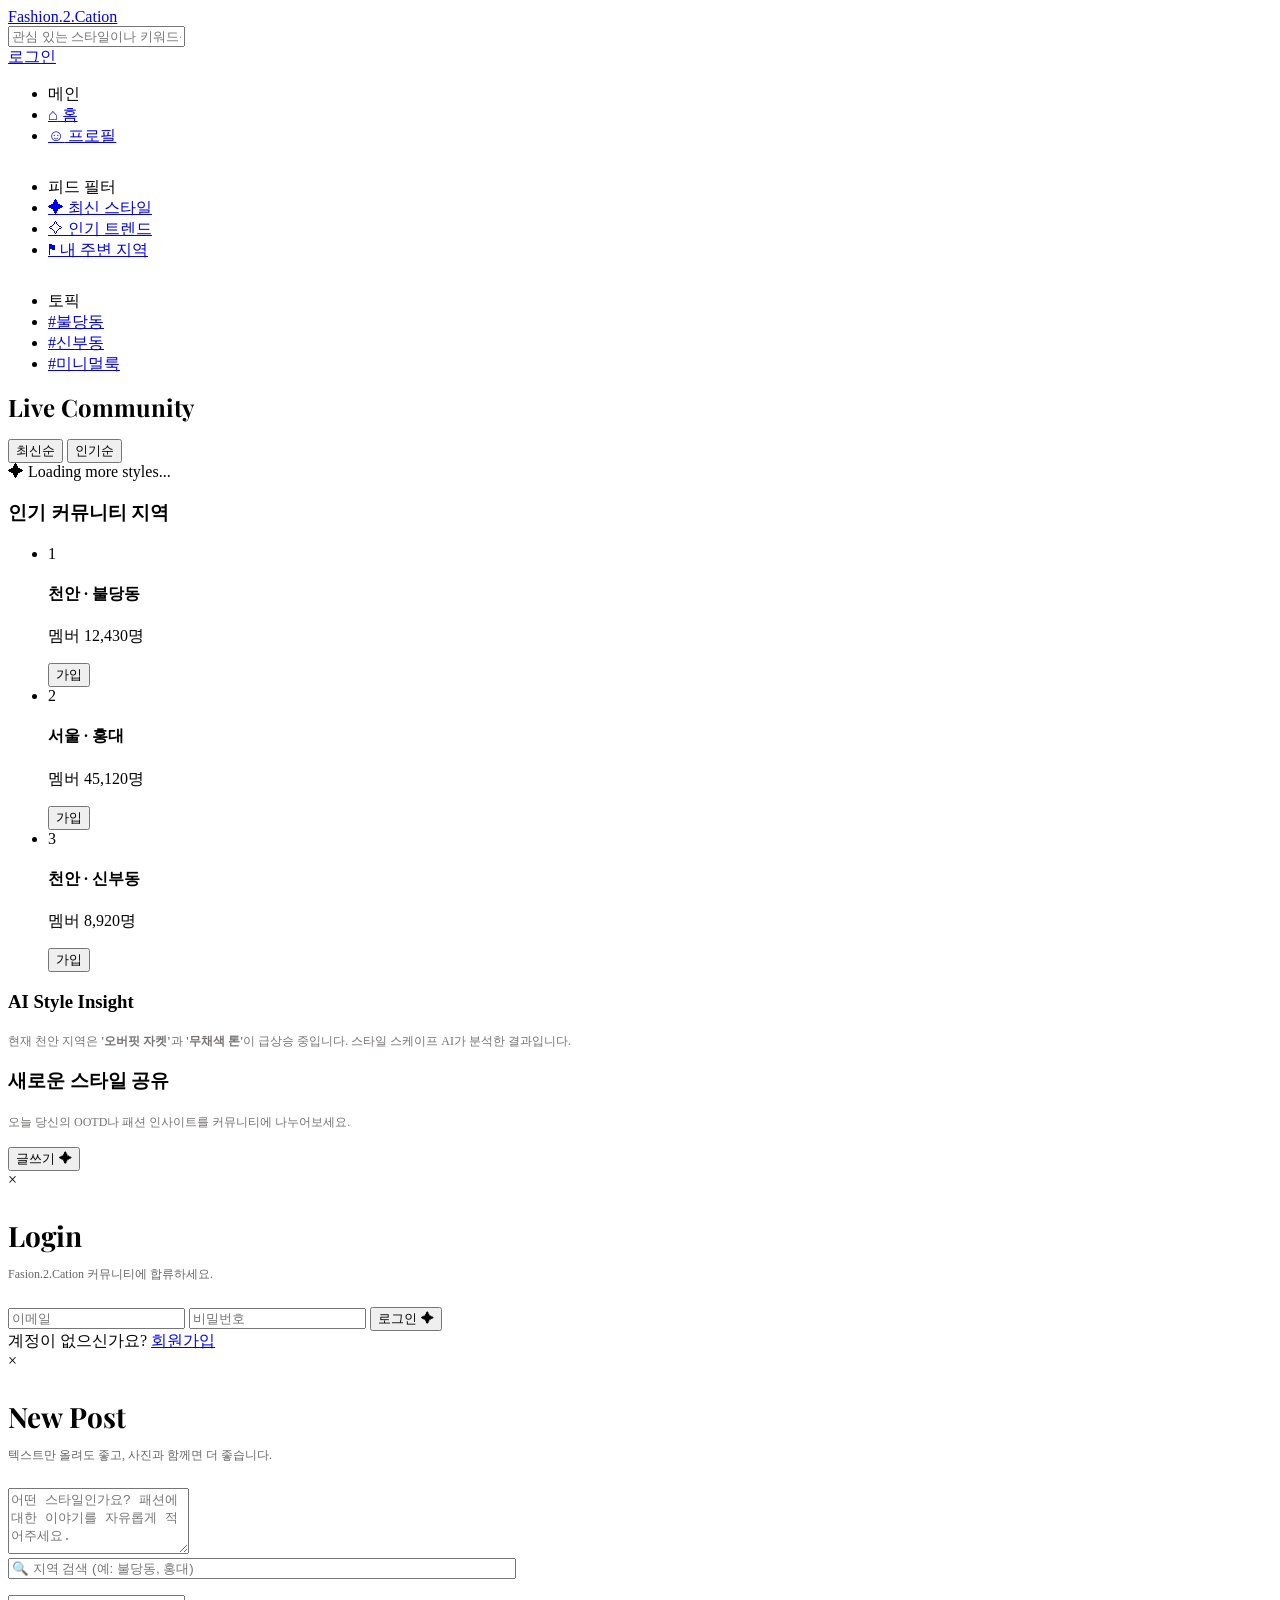
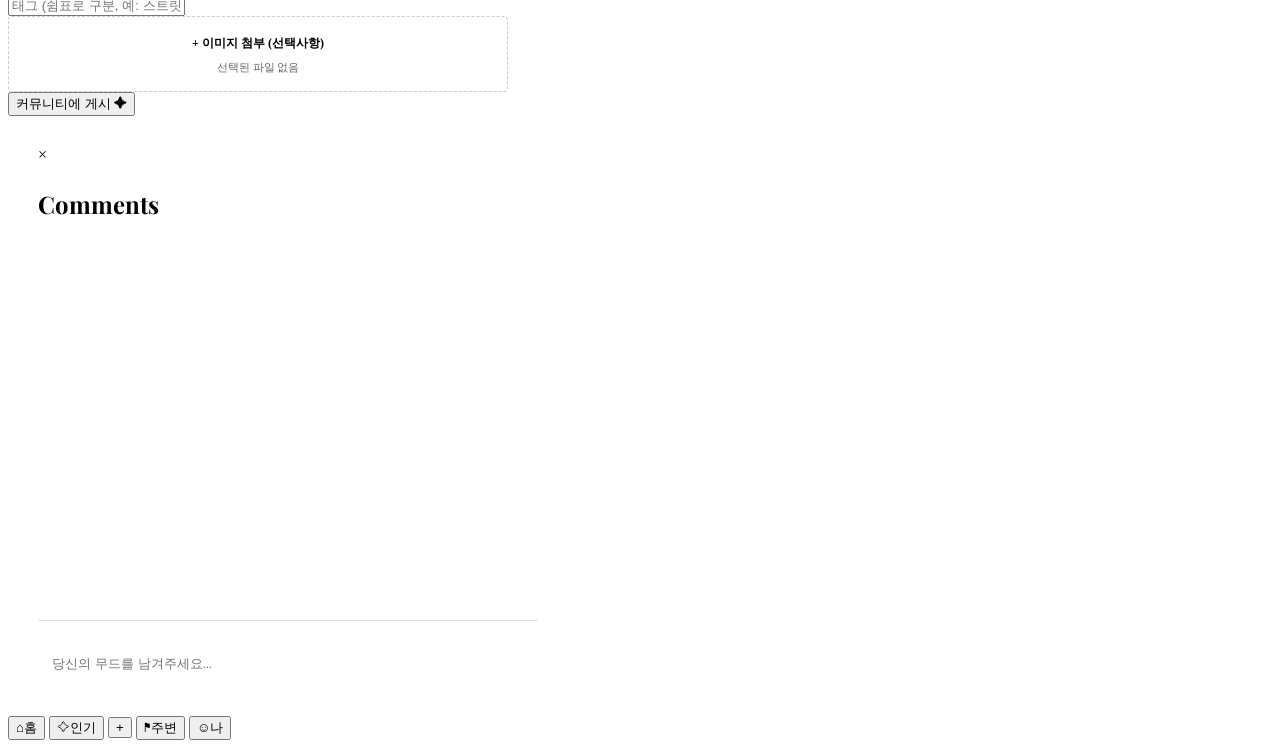
==== frontend/Community/Community.html @ 5924b6a6 "홈페이지 이름 변경" ====
<!DOCTYPE html>
<html lang="ko">
<head>
  <meta charset="UTF-8">
  <meta name="viewport" content="width=device-width, initial-scale=1.0">
  <title>Fashion.2.Cation Community</title>
  <link rel="preconnect" href="https://fonts.googleapis.com">
  <link href="https://fonts.googleapis.com/css2?family=Playfair+Display:ital,wght@0,400;0,700;1,400&family=DM+Sans:wght@300;400;500&family=Noto+Serif+KR:wght@300;400;600&display=swap" rel="stylesheet">
  <link rel="stylesheet" href="Community_styles.css">
</head>
<body>

  <div class="cursor" id="cursor"></div>
  <div class="cursor-follower" id="cursorFollower"></div>

  <nav class="top-nav">
    <div class="nav-left">
      <a href="../index.html" class="nav-logo">Fashion.2.Cation</a>
    </div>
    <div class="nav-center">
        <div class="search-bar">
            <input type="text" id="feedSearchInput" placeholder="관심 있는 스타일이나 키워드를 검색해보세요 (예: 오버핏, 스트릿)">
        </div>
    </div>
    <div class="nav-right">
      <a href="#" id="navLoginBtn" class="btn-login">로그인</a>
    </div>
  </nav>

  <div class="community-layout" id="communityLayout">
    
    <aside class="left-sidebar">
        <ul class="sidebar-menu">
            <li class="menu-title">메인</li>
            <li><a href="#" id="menu-home" class="active"><span>⌂</span> 홈</a></li>
            <li><a href="#" id="menu-profile"><span>☺</span> 프로필</a></li>
            
            <li class="menu-title" style="margin-top: 30px;">피드 필터</li>
            <li><a href="#" id="side-filter-latest"><span>✦</span> 최신 스타일</a></li>
            <li><a href="#" id="side-filter-popular"><span>⟡</span> 인기 트렌드</a></li>
            <li><a href="#" id="side-filter-nearby"><span>⚑</span> 내 주변 지역</a></li>
            
            <li class="menu-title" style="margin-top: 30px;">토픽</li>
            <li><a href="#" class="topic-tag">#불당동</a></li>
            <li><a href="#" class="topic-tag">#신부동</a></li>
            <li><a href="#" class="topic-tag">#미니멀룩</a></li>
        </ul>
    </aside>

    <main class="center-feed">
      
        <div id="view-home">
            <div class="feed-header">
                <h1 style="font-family: 'Playfair Display', serif; font-size: 24px; color: var(--warm-black);">Live Community</h1>
                <div class="feed-filters">
                <button id="head-sort-latest" class="active">최신순</button>
                <button id="head-sort-popular">인기순</button>
                </div>
            </div>

        <div id="feed-container"></div>
        <div id="loading-indicator" class="loading-indicator">
          <span>✦</span> Loading more styles...
        </div>
      </div>

      <div id="view-profile" style="display: none;">
        <div class="profile-header">
          <div class="profile-avatar">
            <img src="https://images.unsplash.com/photo-1515886657613-9f3515b0c78f?ixlib=rb-4.0.3&auto=format&fit=crop&w=300&q=80" alt="Profile">
          </div>
          <div class="profile-info">
            <div class="profile-username">
              <span id="profile-nickname-display">Style_Creator</span> 
              <span class="settings-icon">⚙</span>
            </div>
            <div class="profile-name">패션 디렉터</div>
            <ul class="profile-stats">
              <li>게시물 <strong id="profile-post-count">0</strong></li>
              <li>팔로워 <strong>264</strong></li>
              <li>팔로우 <strong>361</strong></li>
            </ul>
            <div class="profile-bio">🔗 blog.Fashion2Cation.com/creator</div>
            <div class="profile-actions">
              <button class="btn-profile-action">프로필 편집</button>
              <button class="btn-profile-action">보관된 스토리 보기</button>
            </div>
          </div>
        </div>

        <div class="profile-highlights">
          <div class="highlight-item">
            <div class="highlight-circle"></div><span>OOTD</span>
          </div>
          <div class="highlight-item">
            <div class="highlight-circle"></div><span>Cafe</span>
          </div>
          <div class="highlight-item">
            <div class="highlight-circle" style="display:flex; align-items:center; justify-content:center; font-size: 24px; color: var(--rust);">+</div><span>신규</span>
          </div>
        </div>

        <div class="profile-tabs">
          <div class="tab active"><span>▤</span> 게시물</div>
          <div class="tab"><span>⚑</span> 저장됨</div>
          <div class="tab"><span>☺</span> 태그됨</div>
        </div>

        <div class="profile-grid" id="profile-grid-container"></div>
      </div>
    </main>

    <aside class="right-sidebar">
      <div class="widget">
        <h3 class="widget-title">인기 커뮤니티 지역</h3>
        <ul class="trending-list">
          <li>
            <div class="trend-info"><span class="trend-rank">1</span><div class="trend-details"><h4>천안 · 불당동</h4><p>멤버 12,430명</p></div></div>
            <button class="btn-join">가입</button>
          </li>
          <li>
            <div class="trend-info"><span class="trend-rank">2</span><div class="trend-details"><h4>서울 · 홍대</h4><p>멤버 45,120명</p></div></div>
            <button class="btn-join">가입</button>
          </li>
          <li>
            <div class="trend-info"><span class="trend-rank">3</span><div class="trend-details"><h4>천안 · 신부동</h4><p>멤버 8,920명</p></div></div>
            <button class="btn-join">가입</button>
          </li>
        </ul>
      </div>

      <div class="widget ai-widget">
        <h3 class="widget-title">AI Style Insight</h3>
        <p style="font-size: 12px; color: rgba(26,22,18,0.6); line-height: 1.5;">현재 천안 지역은 <strong>'오버핏 자켓'</strong>과 <strong>'무채색 톤'</strong>이 급상승 중입니다. 스타일 스케이프 AI가 분석한 결과입니다.</p>
      </div>

      <div class="widget write-widget" style="border-color: var(--rust); background: var(--off-white);">
        <h3 class="widget-title" style="color: var(--rust);">새로운 스타일 공유</h3>
        <p style="font-size: 12px; color: rgba(26,22,18,0.6); margin-bottom: 16px; line-height: 1.5;">오늘 당신의 OOTD나 패션 인사이트를 커뮤니티에 나누어보세요.</p>
        <button id="openPostModalBtn" class="btn-write">글쓰기 ✦</button>
      </div>
    </aside>
  </div>

  <div class="modal-overlay" id="authModal">
    <div class="auth-modal-content">
      <span class="modal-close" id="closeAuthModal">&times;</span>
      <h3 id="authTitle" style="font-family: 'Playfair Display'; font-size: 28px; margin-bottom: 10px; color: var(--warm-black);">Login</h3>
      <p id="authDesc" style="font-size: 12px; color: #666; margin-bottom: 24px;">Fasion.2.Cation 커뮤니티에 합류하세요.</p>
      
      <form class="auth-form" id="authForm">
        <input type="text" id="authNickname" placeholder="닉네임" style="display: none;">
        <input type="email" id="authEmail" placeholder="이메일" required>
        <input type="password" id="authPassword" placeholder="비밀번호" required>
        <button type="submit" id="authSubmitBtn">로그인 ✦</button>
      </form>
      
      <div class="auth-toggle">
        <span id="authToggleText">계정이 없으신가요? </span>
        <a href="#" id="authToggleBtn">회원가입</a>
      </div>
    </div>
  </div>

  <div class="modal-overlay" id="postModal">
    <div class="auth-modal-content" style="max-width: 500px;">
      <span class="modal-close" id="closePostModal">&times;</span>
      <h3 style="font-family: 'Playfair Display'; font-size: 28px; margin-bottom: 10px; color: var(--warm-black);">New Post</h3>
      <p style="font-size: 12px; color: #666; margin-bottom: 24px;">텍스트만 올려도 좋고, 사진과 함께면 더 좋습니다.</p>
      
      <form class="auth-form" id="postForm">
        <textarea id="postContent" rows="4" placeholder="어떤 스타일인가요? 패션에 대한 이야기를 자유롭게 적어주세요." required></textarea>
        
        <div class="form-group" style="position: relative;">
          <input type="text" id="locationSearchInput" placeholder="🔍 지역 검색 (예: 불당동, 홍대)" autocomplete="off" required style="width: 100%;">
          
          <input type="hidden" id="postLocation" required>
          
          <ul id="locationDropdown" class="location-dropdown"></ul>
        </div>
        <input type="text" id="postTags" placeholder="태그 (쉼표로 구분, 예: 스트릿,오버핏)">
        
        <div style="border: 1px dashed rgba(0,0,0,0.2); padding: 16px; border-radius: 4px; text-align: center;">
          <label for="postFile" style="font-size: 12px; color: var(--rust); cursor: pointer; font-weight: 600;">+ 이미지 첨부 (선택사항)</label>
          <input type="file" id="postFile" accept="image/png, image/jpeg" style="display: none;">
          <div id="fileNameDisplay" style="font-size: 11px; margin-top: 8px; color: #666;">선택된 파일 없음</div>

          <div id="imagePreviewContainer" style="display: none; margin-top: 15px; position: relative;">
            <img id="imagePreview" src="" alt="미리보기" style="width: 100%; max-height: 250px; object-fit: cover; border-radius: 4px; border: 1px solid #eee;">
            <button type="button" id="removeImageBtn" style="position: absolute; top: 5px; right: 5px; background: rgba(0,0,0,0.6); color: white; border: none; border-radius: 50%; width: 24px; height: 24px; cursor: pointer; font-size: 14px; line-height: 1;">&times;</button>
          </div>
        </div>

        <button type="submit">커뮤니티에 게시 ✦</button>
      </form>
    </div>
  </div>

  <div class="modal-overlay" id="commentModal">
    <div class="auth-modal-content" style="max-width: 500px; height: 60vh; display: flex; flex-direction: column; padding: 30px;">
      <span class="modal-close" id="closeCommentModal">&times;</span>
      <h3 style="font-family: 'Playfair Display'; font-size: 24px; margin-bottom: 20px; color: var(--warm-black);">Comments</h3>
      
      <div id="commentList" style="flex: 1; overflow-y: auto; margin-bottom: 20px; border-bottom: 1px solid rgba(0,0,0,0.1); padding-bottom: 10px;">
        </div>
      
      <form id="commentForm" style="display: flex; gap: 10px;">
        <input type="hidden" id="currentCommentPostId">
        <input type="text" id="commentInput" placeholder="당신의 무드를 남겨주세요..." required style="flex: 1; padding: 14px; border-radius: 4px; border: 1px solid var(--border-color); font-family: 'DM Sans';">
        <button type="submit" style="background: var(--rust); color: white; border: none; padding: 0 20px; border-radius: 4px; cursor: none; font-weight: 600;">게시</button>
      </form>
    </div>
  </div>

    <nav class="mobile-nav">
        <button onclick="document.getElementById('menu-home').click()"><span>⌂</span>홈</button>
        <button onclick="document.getElementById('side-filter-popular').click()"><span>⟡</span>인기</button>
        <button onclick="document.getElementById('openPostModalBtn').click()" class="post-btn">+</button>
        <button onclick="document.getElementById('side-filter-nearby').click()"><span>⚑</span>주변</button>
        <button onclick="document.getElementById('menu-profile').click()"><span>☺</span>나</button>
    </nav>

  <script src="Community_script.js"></script>
</body>
</html>
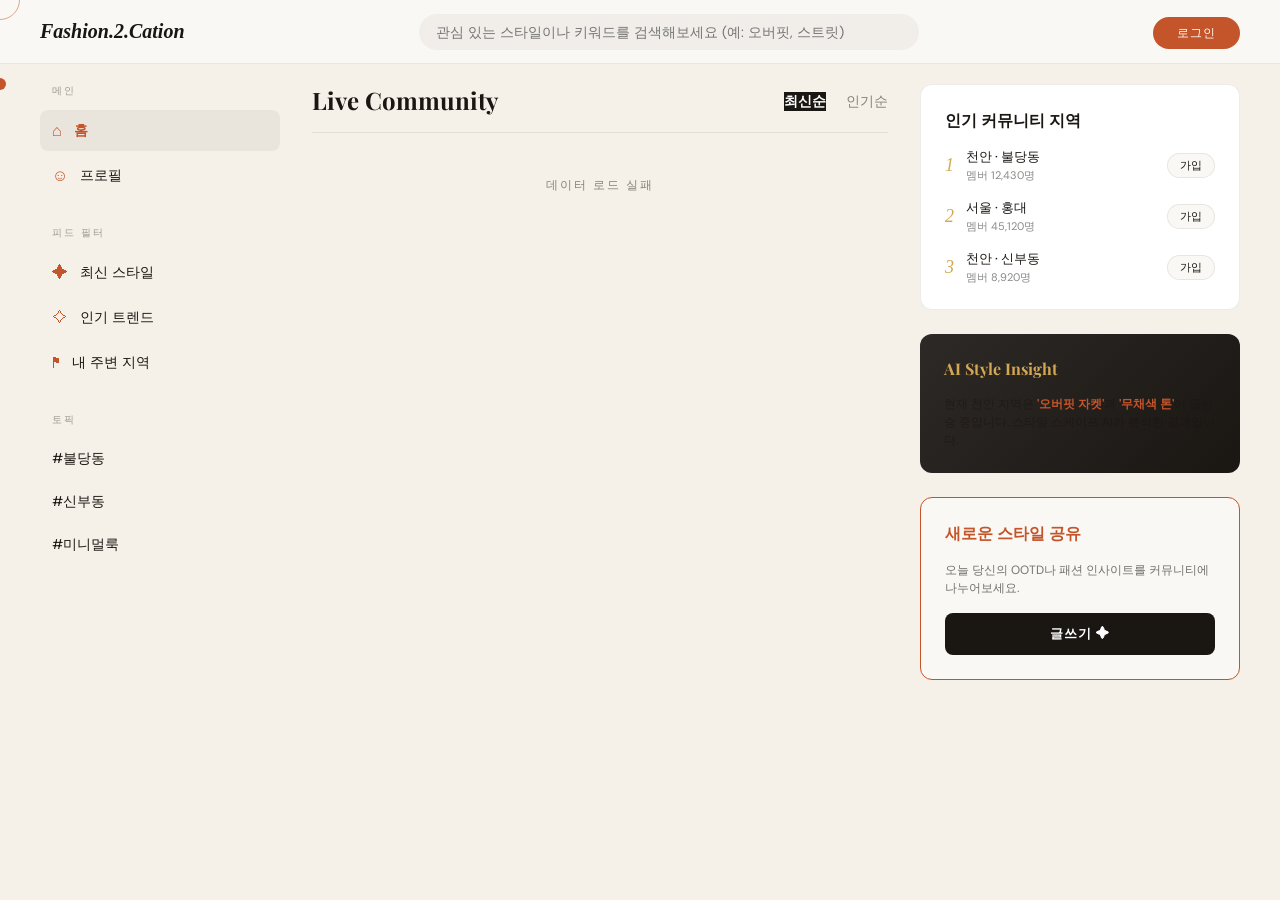
==== commit 241991ca: "Add files via upload" ====
--- a/frontend/Community/Community.html
+++ b/frontend/Community/Community.html
@@ -1,225 +1,250 @@
-<!DOCTYPE html>
-<html lang="ko">
-<head>
-  <meta charset="UTF-8">
-  <meta name="viewport" content="width=device-width, initial-scale=1.0">
-  <title>Fashion.2.Cation Community</title>
-  <link rel="preconnect" href="https://fonts.googleapis.com">
-  <link href="https://fonts.googleapis.com/css2?family=Playfair+Display:ital,wght@0,400;0,700;1,400&family=DM+Sans:wght@300;400;500&family=Noto+Serif+KR:wght@300;400;600&display=swap" rel="stylesheet">
-  <link rel="stylesheet" href="Community_styles.css">
-</head>
-<body>
-
-  <div class="cursor" id="cursor"></div>
-  <div class="cursor-follower" id="cursorFollower"></div>
-
-  <nav class="top-nav">
-    <div class="nav-left">
-      <a href="../index.html" class="nav-logo">Fashion.2.Cation</a>
-    </div>
-    <div class="nav-center">
-        <div class="search-bar">
-            <input type="text" id="feedSearchInput" placeholder="관심 있는 스타일이나 키워드를 검색해보세요 (예: 오버핏, 스트릿)">
-        </div>
-    </div>
-    <div class="nav-right">
-      <a href="#" id="navLoginBtn" class="btn-login">로그인</a>
-    </div>
-  </nav>
-
-  <div class="community-layout" id="communityLayout">
-    
-    <aside class="left-sidebar">
-        <ul class="sidebar-menu">
-            <li class="menu-title">메인</li>
-            <li><a href="#" id="menu-home" class="active"><span>⌂</span> 홈</a></li>
-            <li><a href="#" id="menu-profile"><span>☺</span> 프로필</a></li>
-            
-            <li class="menu-title" style="margin-top: 30px;">피드 필터</li>
-            <li><a href="#" id="side-filter-latest"><span>✦</span> 최신 스타일</a></li>
-            <li><a href="#" id="side-filter-popular"><span>⟡</span> 인기 트렌드</a></li>
-            <li><a href="#" id="side-filter-nearby"><span>⚑</span> 내 주변 지역</a></li>
-            
-            <li class="menu-title" style="margin-top: 30px;">토픽</li>
-            <li><a href="#" class="topic-tag">#불당동</a></li>
-            <li><a href="#" class="topic-tag">#신부동</a></li>
-            <li><a href="#" class="topic-tag">#미니멀룩</a></li>
-        </ul>
-    </aside>
-
-    <main class="center-feed">
-      
-        <div id="view-home">
-            <div class="feed-header">
-                <h1 style="font-family: 'Playfair Display', serif; font-size: 24px; color: var(--warm-black);">Live Community</h1>
-                <div class="feed-filters">
-                <button id="head-sort-latest" class="active">최신순</button>
-                <button id="head-sort-popular">인기순</button>
-                </div>
-            </div>
-
-        <div id="feed-container"></div>
-        <div id="loading-indicator" class="loading-indicator">
-          <span>✦</span> Loading more styles...
-        </div>
-      </div>
-
-      <div id="view-profile" style="display: none;">
-        <div class="profile-header">
-          <div class="profile-avatar">
-            <img src="https://images.unsplash.com/photo-1515886657613-9f3515b0c78f?ixlib=rb-4.0.3&auto=format&fit=crop&w=300&q=80" alt="Profile">
-          </div>
-          <div class="profile-info">
-            <div class="profile-username">
-              <span id="profile-nickname-display">Style_Creator</span> 
-              <span class="settings-icon">⚙</span>
-            </div>
-            <div class="profile-name">패션 디렉터</div>
-            <ul class="profile-stats">
-              <li>게시물 <strong id="profile-post-count">0</strong></li>
-              <li>팔로워 <strong>264</strong></li>
-              <li>팔로우 <strong>361</strong></li>
-            </ul>
-            <div class="profile-bio">🔗 blog.Fashion2Cation.com/creator</div>
-            <div class="profile-actions">
-              <button class="btn-profile-action">프로필 편집</button>
-              <button class="btn-profile-action">보관된 스토리 보기</button>
-            </div>
-          </div>
-        </div>
-
-        <div class="profile-highlights">
-          <div class="highlight-item">
-            <div class="highlight-circle"></div><span>OOTD</span>
-          </div>
-          <div class="highlight-item">
-            <div class="highlight-circle"></div><span>Cafe</span>
-          </div>
-          <div class="highlight-item">
-            <div class="highlight-circle" style="display:flex; align-items:center; justify-content:center; font-size: 24px; color: var(--rust);">+</div><span>신규</span>
-          </div>
-        </div>
-
-        <div class="profile-tabs">
-          <div class="tab active"><span>▤</span> 게시물</div>
-          <div class="tab"><span>⚑</span> 저장됨</div>
-          <div class="tab"><span>☺</span> 태그됨</div>
-        </div>
-
-        <div class="profile-grid" id="profile-grid-container"></div>
-      </div>
-    </main>
-
-    <aside class="right-sidebar">
-      <div class="widget">
-        <h3 class="widget-title">인기 커뮤니티 지역</h3>
-        <ul class="trending-list">
-          <li>
-            <div class="trend-info"><span class="trend-rank">1</span><div class="trend-details"><h4>천안 · 불당동</h4><p>멤버 12,430명</p></div></div>
-            <button class="btn-join">가입</button>
-          </li>
-          <li>
-            <div class="trend-info"><span class="trend-rank">2</span><div class="trend-details"><h4>서울 · 홍대</h4><p>멤버 45,120명</p></div></div>
-            <button class="btn-join">가입</button>
-          </li>
-          <li>
-            <div class="trend-info"><span class="trend-rank">3</span><div class="trend-details"><h4>천안 · 신부동</h4><p>멤버 8,920명</p></div></div>
-            <button class="btn-join">가입</button>
-          </li>
-        </ul>
-      </div>
-
-      <div class="widget ai-widget">
-        <h3 class="widget-title">AI Style Insight</h3>
-        <p style="font-size: 12px; color: rgba(26,22,18,0.6); line-height: 1.5;">현재 천안 지역은 <strong>'오버핏 자켓'</strong>과 <strong>'무채색 톤'</strong>이 급상승 중입니다. 스타일 스케이프 AI가 분석한 결과입니다.</p>
-      </div>
-
-      <div class="widget write-widget" style="border-color: var(--rust); background: var(--off-white);">
-        <h3 class="widget-title" style="color: var(--rust);">새로운 스타일 공유</h3>
-        <p style="font-size: 12px; color: rgba(26,22,18,0.6); margin-bottom: 16px; line-height: 1.5;">오늘 당신의 OOTD나 패션 인사이트를 커뮤니티에 나누어보세요.</p>
-        <button id="openPostModalBtn" class="btn-write">글쓰기 ✦</button>
-      </div>
-    </aside>
-  </div>
-
-  <div class="modal-overlay" id="authModal">
-    <div class="auth-modal-content">
-      <span class="modal-close" id="closeAuthModal">&times;</span>
-      <h3 id="authTitle" style="font-family: 'Playfair Display'; font-size: 28px; margin-bottom: 10px; color: var(--warm-black);">Login</h3>
-      <p id="authDesc" style="font-size: 12px; color: #666; margin-bottom: 24px;">Fasion.2.Cation 커뮤니티에 합류하세요.</p>
-      
-      <form class="auth-form" id="authForm">
-        <input type="text" id="authNickname" placeholder="닉네임" style="display: none;">
-        <input type="email" id="authEmail" placeholder="이메일" required>
-        <input type="password" id="authPassword" placeholder="비밀번호" required>
-        <button type="submit" id="authSubmitBtn">로그인 ✦</button>
-      </form>
-      
-      <div class="auth-toggle">
-        <span id="authToggleText">계정이 없으신가요? </span>
-        <a href="#" id="authToggleBtn">회원가입</a>
-      </div>
-    </div>
-  </div>
-
-  <div class="modal-overlay" id="postModal">
-    <div class="auth-modal-content" style="max-width: 500px;">
-      <span class="modal-close" id="closePostModal">&times;</span>
-      <h3 style="font-family: 'Playfair Display'; font-size: 28px; margin-bottom: 10px; color: var(--warm-black);">New Post</h3>
-      <p style="font-size: 12px; color: #666; margin-bottom: 24px;">텍스트만 올려도 좋고, 사진과 함께면 더 좋습니다.</p>
-      
-      <form class="auth-form" id="postForm">
-        <textarea id="postContent" rows="4" placeholder="어떤 스타일인가요? 패션에 대한 이야기를 자유롭게 적어주세요." required></textarea>
-        
-        <div class="form-group" style="position: relative;">
-          <input type="text" id="locationSearchInput" placeholder="🔍 지역 검색 (예: 불당동, 홍대)" autocomplete="off" required style="width: 100%;">
-          
-          <input type="hidden" id="postLocation" required>
-          
-          <ul id="locationDropdown" class="location-dropdown"></ul>
-        </div>
-        <input type="text" id="postTags" placeholder="태그 (쉼표로 구분, 예: 스트릿,오버핏)">
-        
-        <div style="border: 1px dashed rgba(0,0,0,0.2); padding: 16px; border-radius: 4px; text-align: center;">
-          <label for="postFile" style="font-size: 12px; color: var(--rust); cursor: pointer; font-weight: 600;">+ 이미지 첨부 (선택사항)</label>
-          <input type="file" id="postFile" accept="image/png, image/jpeg" style="display: none;">
-          <div id="fileNameDisplay" style="font-size: 11px; margin-top: 8px; color: #666;">선택된 파일 없음</div>
-
-          <div id="imagePreviewContainer" style="display: none; margin-top: 15px; position: relative;">
-            <img id="imagePreview" src="" alt="미리보기" style="width: 100%; max-height: 250px; object-fit: cover; border-radius: 4px; border: 1px solid #eee;">
-            <button type="button" id="removeImageBtn" style="position: absolute; top: 5px; right: 5px; background: rgba(0,0,0,0.6); color: white; border: none; border-radius: 50%; width: 24px; height: 24px; cursor: pointer; font-size: 14px; line-height: 1;">&times;</button>
-          </div>
-        </div>
-
-        <button type="submit">커뮤니티에 게시 ✦</button>
-      </form>
-    </div>
-  </div>
-
-  <div class="modal-overlay" id="commentModal">
-    <div class="auth-modal-content" style="max-width: 500px; height: 60vh; display: flex; flex-direction: column; padding: 30px;">
-      <span class="modal-close" id="closeCommentModal">&times;</span>
-      <h3 style="font-family: 'Playfair Display'; font-size: 24px; margin-bottom: 20px; color: var(--warm-black);">Comments</h3>
-      
-      <div id="commentList" style="flex: 1; overflow-y: auto; margin-bottom: 20px; border-bottom: 1px solid rgba(0,0,0,0.1); padding-bottom: 10px;">
-        </div>
-      
-      <form id="commentForm" style="display: flex; gap: 10px;">
-        <input type="hidden" id="currentCommentPostId">
-        <input type="text" id="commentInput" placeholder="당신의 무드를 남겨주세요..." required style="flex: 1; padding: 14px; border-radius: 4px; border: 1px solid var(--border-color); font-family: 'DM Sans';">
-        <button type="submit" style="background: var(--rust); color: white; border: none; padding: 0 20px; border-radius: 4px; cursor: none; font-weight: 600;">게시</button>
-      </form>
-    </div>
-  </div>
-
-    <nav class="mobile-nav">
-        <button onclick="document.getElementById('menu-home').click()"><span>⌂</span>홈</button>
-        <button onclick="document.getElementById('side-filter-popular').click()"><span>⟡</span>인기</button>
-        <button onclick="document.getElementById('openPostModalBtn').click()" class="post-btn">+</button>
-        <button onclick="document.getElementById('side-filter-nearby').click()"><span>⚑</span>주변</button>
-        <button onclick="document.getElementById('menu-profile').click()"><span>☺</span>나</button>
-    </nav>
-
-  <script src="Community_script.js"></script>
-</body>
+<!DOCTYPE html>
+<html lang="ko">
+<head>
+  <meta charset="UTF-8">
+  <meta name="viewport" content="width=device-width, initial-scale=1.0">
+  <title>Fashion.2.Cation Community</title>
+  <link rel="preconnect" href="https://fonts.googleapis.com">
+  <link href="https://fonts.googleapis.com/css2?family=Playfair+Display:ital,wght@0,400;0,700;1,400&family=DM+Sans:wght@300;400;500&family=Noto+Serif+KR:wght@300;400;600&display=swap" rel="stylesheet">
+  <link rel="stylesheet" href="Community_styles.css">
+</head>
+<body>
+
+  <div class="cursor" id="cursor"></div>
+  <div class="cursor-follower" id="cursorFollower"></div>
+
+  <nav class="top-nav">
+    <div class="nav-left">
+      <a href="../index.html" class="nav-logo">Fashion.2.Cation</a>
+    </div>
+    <div class="nav-center">
+        <div class="search-bar">
+            <input type="text" id="feedSearchInput" placeholder="관심 있는 스타일이나 키워드를 검색해보세요 (예: 오버핏, 스트릿)">
+        </div>
+    </div>
+    <div class="nav-right">
+      <a href="#" id="navLoginBtn" class="btn-login">로그인</a>
+    </div>
+  </nav>
+
+  <div class="community-layout" id="communityLayout">
+    
+    <aside class="left-sidebar">
+        <ul class="sidebar-menu">
+            <li class="menu-title">메인</li>
+            <li><a href="#" id="menu-home" class="active"><span>⌂</span> 홈</a></li>
+            <li><a href="#" id="menu-profile"><span>☺</span> 프로필</a></li>
+            
+            <li class="menu-title" style="margin-top: 30px;">피드 필터</li>
+            <li><a href="#" id="side-filter-latest"><span>✦</span> 최신 스타일</a></li>
+            <li><a href="#" id="side-filter-popular"><span>⟡</span> 인기 트렌드</a></li>
+            <li><a href="#" id="side-filter-nearby"><span>⚑</span> 내 주변 지역</a></li>
+            
+            <li class="menu-title" style="margin-top: 30px;">토픽</li>
+            <li><a href="#" class="topic-tag">#불당동</a></li>
+            <li><a href="#" class="topic-tag">#신부동</a></li>
+            <li><a href="#" class="topic-tag">#미니멀룩</a></li>
+        </ul>
+    </aside>
+
+    <main class="center-feed">
+      
+        <div id="view-home">
+            <div class="feed-header">
+                <h1 style="font-family: 'Playfair Display', serif; font-size: 24px; color: var(--warm-black);">Live Community</h1>
+                <div class="feed-filters">
+                <button id="head-sort-latest" class="active">최신순</button>
+                <button id="head-sort-popular">인기순</button>
+                </div>
+            </div>
+
+        <div id="feed-container"></div>
+        <div id="loading-indicator" class="loading-indicator">
+          <span>✦</span> Loading more styles...
+        </div>
+      </div>
+
+      <div id="view-profile" style="display: none;">
+        <div class="profile-header">
+          <div class="profile-avatar">
+            <img src="https://images.unsplash.com/photo-1515886657613-9f3515b0c78f?ixlib=rb-4.0.3&auto=format&fit=crop&w=300&q=80" alt="Profile">
+          </div>
+          <div class="profile-info">
+            <div class="profile-username">
+              <span id="profile-nickname-display">Style_Creator</span> 
+              <span class="settings-icon">⚙</span>
+            </div>
+            <div class="profile-name">패션 디렉터</div>
+            <ul class="profile-stats">
+              <li>게시물 <strong id="profile-post-count">0</strong></li>
+              <li>팔로워 <strong>264</strong></li>
+              <li>팔로우 <strong>361</strong></li>
+            </ul>
+            <div class="profile-bio">🔗 blog.Fashion2Cation.com/creator</div>
+            <div class="profile-actions">
+              <button class="btn-profile-action">프로필 편집</button>
+              <button class="btn-profile-action">보관된 스토리 보기</button>
+            </div>
+          </div>
+        </div>
+
+        <div class="profile-highlights">
+          <div class="highlight-item">
+            <div class="highlight-circle"></div><span>OOTD</span>
+          </div>
+          <div class="highlight-item">
+            <div class="highlight-circle"></div><span>Cafe</span>
+          </div>
+          <div class="highlight-item">
+            <div class="highlight-circle" style="display:flex; align-items:center; justify-content:center; font-size: 24px; color: var(--rust);">+</div><span>신규</span>
+          </div>
+        </div>
+
+        <div class="profile-tabs">
+          <div class="tab active"><span>▤</span> 게시물</div>
+          <div class="tab"><span>⚑</span> 저장됨</div>
+          <div class="tab"><span>☺</span> 태그됨</div>
+        </div>
+
+        <div class="profile-grid" id="profile-grid-container"></div>
+      </div>
+    </main>
+
+    <aside class="right-sidebar">
+      <div class="widget">
+        <h3 class="widget-title">인기 커뮤니티 지역</h3>
+        <ul class="trending-list">
+          <li>
+            <div class="trend-info"><span class="trend-rank">1</span><div class="trend-details"><h4>천안 · 불당동</h4><p>멤버 12,430명</p></div></div>
+            <button class="btn-join">가입</button>
+          </li>
+          <li>
+            <div class="trend-info"><span class="trend-rank">2</span><div class="trend-details"><h4>서울 · 홍대</h4><p>멤버 45,120명</p></div></div>
+            <button class="btn-join">가입</button>
+          </li>
+          <li>
+            <div class="trend-info"><span class="trend-rank">3</span><div class="trend-details"><h4>천안 · 신부동</h4><p>멤버 8,920명</p></div></div>
+            <button class="btn-join">가입</button>
+          </li>
+        </ul>
+      </div>
+
+      <div class="widget ai-widget">
+        <h3 class="widget-title">AI Style Insight</h3>
+        <p style="font-size: 12px; color: rgba(26,22,18,0.6); line-height: 1.5;">현재 천안 지역은 <strong>'오버핏 자켓'</strong>과 <strong>'무채색 톤'</strong>이 급상승 중입니다. 스타일 스케이프 AI가 분석한 결과입니다.</p>
+      </div>
+
+      <div class="widget write-widget" style="border-color: var(--rust); background: var(--off-white);">
+        <h3 class="widget-title" style="color: var(--rust);">새로운 스타일 공유</h3>
+        <p style="font-size: 12px; color: rgba(26,22,18,0.6); margin-bottom: 16px; line-height: 1.5;">오늘 당신의 OOTD나 패션 인사이트를 커뮤니티에 나누어보세요.</p>
+        <button id="openPostModalBtn" class="btn-write">글쓰기 ✦</button>
+      </div>
+    </aside>
+  </div>
+
+  <div class="modal-overlay" id="authModal">
+    <div class="auth-modal-content">
+      <span class="modal-close" id="closeAuthModal">&times;</span>
+      <h3 id="authTitle" style="font-family: 'Playfair Display'; font-size: 28px; margin-bottom: 10px; color: var(--warm-black);">Login</h3>
+      <p id="authDesc" style="font-size: 12px; color: #666; margin-bottom: 24px;">Fasion.2.Cation 커뮤니티에 합류하세요.</p>
+      
+      <form class="auth-form" id="authForm">
+        <input type="text" id="authNickname" placeholder="닉네임" style="display: none;">
+        <input type="email" id="authEmail" placeholder="이메일" required>
+        <input type="password" id="authPassword" placeholder="비밀번호" required>
+        <button type="submit" id="authSubmitBtn">로그인 ✦</button>
+      </form>
+      
+      <div class="auth-toggle">
+        <span id="authToggleText">계정이 없으신가요? </span>
+        <a href="#" id="authToggleBtn">회원가입</a>
+      </div>
+    </div>
+  </div>
+
+  <div class="modal-overlay" id="postModal">
+    <div class="auth-modal-content" style="max-width: 500px;">
+      <span class="modal-close" id="closePostModal">&times;</span>
+      <h3 style="font-family: 'Playfair Display'; font-size: 28px; margin-bottom: 10px; color: var(--warm-black);">New Post</h3>
+      <p style="font-size: 12px; color: #666; margin-bottom: 24px;">텍스트만 올려도 좋고, 사진과 함께면 더 좋습니다.</p>
+      
+      <form class="auth-form" id="postForm">
+        <textarea id="postContent" rows="4" placeholder="어떤 스타일인가요? 패션에 대한 이야기를 자유롭게 적어주세요." required></textarea>
+        
+        <div class="form-group" style="position: relative;">
+          <input type="text" id="locationSearchInput" placeholder="🔍 지역 검색 (예: 불당동, 홍대)" autocomplete="off" required style="width: 100%;">
+          
+          <input type="hidden" id="postLocation" required>
+          
+          <ul id="locationDropdown" class="location-dropdown"></ul>
+        </div>
+        <input type="text" id="postTags" placeholder="태그 (쉼표로 구분, 예: 스트릿,오버핏)">
+        
+        <div style="border: 1px dashed rgba(0,0,0,0.2); padding: 16px; border-radius: 4px; text-align: center;">
+          <label for="postFile" style="font-size: 12px; color: var(--rust); cursor: pointer; font-weight: 600;">+ 이미지 첨부 (선택사항)</label>
+          <input type="file" id="postFile" accept="image/png, image/jpeg" style="display: none;">
+          <div id="fileNameDisplay" style="font-size: 11px; margin-top: 8px; color: #666;">선택된 파일 없음</div>
+
+          <div id="imagePreviewContainer" style="display: none; margin-top: 15px; position: relative;">
+            <img id="imagePreview" src="" alt="미리보기" style="width: 100%; max-height: 250px; object-fit: cover; border-radius: 4px; border: 1px solid #eee;">
+            <button type="button" id="removeImageBtn" style="position: absolute; top: 5px; right: 5px; background: rgba(0,0,0,0.6); color: white; border: none; border-radius: 50%; width: 24px; height: 24px; cursor: pointer; font-size: 14px; line-height: 1;">&times;</button>
+          </div>
+        </div>
+
+        <button type="submit">커뮤니티에 게시 ✦</button>
+      </form>
+    </div>
+  </div>
+
+  <div class="modal-overlay" id="commentModal">
+    <div class="auth-modal-content" style="max-width: 500px; height: 60vh; display: flex; flex-direction: column; padding: 30px;">
+      <span class="modal-close" id="closeCommentModal">&times;</span>
+      <h3 style="font-family: 'Playfair Display'; font-size: 24px; margin-bottom: 20px; color: var(--warm-black);">Comments</h3>
+      
+      <div id="commentList" style="flex: 1; overflow-y: auto; margin-bottom: 20px; border-bottom: 1px solid rgba(0,0,0,0.1); padding-bottom: 10px;">
+        </div>
+      
+      <form id="commentForm" style="display: flex; gap: 10px;">
+        <input type="hidden" id="currentCommentPostId">
+        <input type="text" id="commentInput" placeholder="당신의 무드를 남겨주세요..." required style="flex: 1; padding: 14px; border-radius: 4px; border: 1px solid var(--border-color); font-family: 'DM Sans';">
+        <button type="submit" style="background: var(--rust); color: white; border: none; padding: 0 20px; border-radius: 4px; cursor: none; font-weight: 600;">게시</button>
+      </form>
+    </div>
+  </div>
+
+  <div class="modal-overlay" id="editModal">
+    <div class="auth-modal-content" style="max-width: 500px;">
+      <span class="modal-close" id="closeEditModal">&times;</span>
+      <h3 style="font-family: 'Playfair Display'; font-size: 28px; margin-bottom: 20px; color: var(--warm-black);">Edit Post</h3>
+      
+      <div style="display: flex; align-items: center; gap: 12px; margin-bottom: 16px;">
+        <div style="width: 40px; height: 40px; border-radius: 50%; background: var(--off-white); border: 1px solid var(--border-color); display: flex; align-items: center; justify-content: center; font-weight: bold; color: var(--rust);">
+          <span id="editAuthorInitials">U</span>
+        </div>
+        <strong id="editAuthorName" style="font-size: 14px; color: var(--warm-black);">Author Name</strong>
+      </div>
+
+      <div id="editImageContainer" style="display: none; margin-bottom: 16px;">
+        <img id="editImagePreview" src="" style="width: 100%; max-height: 250px; object-fit: cover; border-radius: 8px; border: 1px solid #eee;">
+      </div>
+
+      <form class="auth-form" id="editForm">
+        <input type="hidden" id="editPostId">
+        <textarea id="editContent" rows="4" required style="font-size: 14px;"></textarea>
+        <input type="text" id="editTags" placeholder="태그 (쉼표로 구분, 예: 스트릿,오버핏)" style="font-size: 14px;">
+        <button type="submit" style="margin-top: 10px;">수정 완료 ✦</button>
+      </form>
+    </div>
+  </div>
+
+    <nav class="mobile-nav">
+        <button onclick="document.getElementById('menu-home').click()"><span>⌂</span>홈</button>
+        <button onclick="document.getElementById('side-filter-popular').click()"><span>⟡</span>인기</button>
+        <button onclick="document.getElementById('openPostModalBtn').click()" class="post-btn">+</button>
+        <button onclick="document.getElementById('side-filter-nearby').click()"><span>⚑</span>주변</button>
+        <button onclick="document.getElementById('menu-profile').click()"><span>☺</span>나</button>
+    </nav>
+
+  <script src="Community_script.js"></script>
+</body>
 </html>
--- a/frontend/Community/Community_styles.css
+++ b/frontend/Community/Community_styles.css
@@ -0,0 +1,476 @@
+/* ==========================================
+   StyleScape Community Variables & Reset
+   ========================================== */
+*, *::before, *::after { margin: 0; padding: 0; box-sizing: border-box; }
+
+:root {
+  --cream: #F5F0E8;
+  --warm-black: #1A1612;
+  --rust: #C4542A;
+  --gold: #D4A853;
+  --off-white: #FAF8F4;
+  --charcoal: #2D2926;
+  --border-color: rgba(26, 22, 18, 0.08);
+}
+
+html { scroll-behavior: smooth; }
+body {
+  font-family: 'DM Sans', 'Noto Serif KR', sans-serif;
+  background: var(--cream);
+  color: var(--warm-black);
+  overflow-x: hidden;
+  cursor: none;
+}
+
+/* Custom Cursor */
+.cursor { position: fixed; width: 12px; height: 12px; background: var(--rust); border-radius: 50%; pointer-events: none; z-index: 9999; transition: transform 0.15s ease, background 0.2s ease; transform: translate(-50%, -50%); }
+.cursor-follower { position: fixed; width: 40px; height: 40px; border: 1px solid var(--rust); border-radius: 50%; pointer-events: none; z-index: 9998; transition: transform 0.4s ease, opacity 0.2s ease; transform: translate(-50%, -50%); opacity: 0.5; }
+
+/* Top Navigation */
+.top-nav { position: fixed; top: 0; left: 0; right: 0; height: 64px; background: var(--off-white); border-bottom: 1px solid var(--border-color); display: flex; justify-content: space-between; align-items: center; padding: 0 40px; z-index: 100; }
+.nav-logo { font-family: 'Playfair Display', serif; font-size: 20px; font-style: italic; color: var(--warm-black); text-decoration: none; font-weight: 600; }
+.nav-center { flex: 1; display: flex; justify-content: center; padding: 0 40px; }
+.search-bar { display: flex; align-items: center; background: rgba(26,22,18,0.04); border-radius: 20px; padding: 8px 16px; width: 100%; max-width: 500px; border: 1px solid transparent; transition: border-color 0.3s ease; }
+.search-bar:focus-within { border-color: var(--rust); background: white; }
+.search-icon { margin-right: 8px; color: rgba(26,22,18,0.4); font-size: 16px; }
+.search-bar input { border: none; background: transparent; outline: none; width: 100%; font-family: 'DM Sans', sans-serif; font-size: 14px; color: var(--warm-black); }
+.btn-login { background: var(--rust); color: white; padding: 8px 24px; border-radius: 20px; text-decoration: none; font-size: 12px; letter-spacing: 1px; font-weight: 500; text-transform: uppercase; transition: background 0.3s; cursor: none; }
+.btn-login:hover { background: #A03518; }
+
+/* Layout */
+.community-layout { display: grid; grid-template-columns: 240px minmax(0, 1fr) 320px; gap: 32px; max-width: 1400px; margin: 84px auto 0; padding: 0 40px; align-items: start; }
+.left-sidebar, .right-sidebar { position: sticky; top: 84px; height: calc(100vh - 84px); overflow-y: auto; padding-bottom: 40px; }
+.left-sidebar::-webkit-scrollbar, .right-sidebar::-webkit-scrollbar { display: none; }
+
+/* Left Sidebar */
+.sidebar-menu { list-style: none; }
+.menu-title { font-size: 10px; letter-spacing: 2px; text-transform: uppercase; color: rgba(26,22,18,0.4); margin-bottom: 12px; padding-left: 12px; }
+.sidebar-menu a { display: flex; align-items: center; padding: 10px 12px; color: var(--warm-black); text-decoration: none; font-size: 14px; border-radius: 8px; transition: background 0.2s; margin-bottom: 4px; cursor: none; }
+.sidebar-menu a span { margin-right: 12px; color: var(--rust); font-size: 16px; }
+.sidebar-menu a:hover, .sidebar-menu a.active { background: rgba(26,22,18,0.05); font-weight: 500; }
+.sidebar-footer { margin-top: 40px; padding-left: 12px; font-size: 11px; color: rgba(26,22,18,0.3); line-height: 1.6; }
+
+/* Center Feed */
+.feed-header { display: flex; justify-content: space-between; align-items: center; margin-bottom: 24px; padding-bottom: 16px; border-bottom: 1px solid var(--border-color); }
+.feed-filters button { background: transparent; border: none; font-family: 'DM Sans', sans-serif; font-size: 14px; color: rgba(26,22,18,0.5); cursor: none; margin-left: 16px; transition: color 0.3s; }
+.feed-filters button.active { color: var(--rust); font-weight: 600; }
+
+/* Post Card */
+.post-card { background: white; border: 1px solid var(--border-color); border-radius: 12px; padding: 20px; margin-bottom: 24px; box-shadow: 0 4px 12px rgba(0,0,0,0.02); transition: transform 0.3s ease; }
+.post-card:hover { transform: translateY(-2px); box-shadow: 0 8px 24px rgba(0,0,0,0.05); border-color: rgba(26,22,18,0.15); }
+.post-header { display: flex; justify-content: space-between; align-items: center; margin-bottom: 12px; font-size: 12px; color: rgba(26,22,18,0.6); }
+.post-meta span { margin-right: 8px; }
+.post-author { font-weight: 600; color: var(--warm-black); }
+.post-region { color: var(--gold); text-transform: uppercase; letter-spacing: 1px; font-size: 10px; }
+.post-title { font-size: 16px; line-height: 1.5; color: var(--warm-black); margin-bottom: 16px; font-weight: 400; white-space: pre-wrap; }
+.post-image-container { width: 100%; border-radius: 8px; overflow: hidden; margin-bottom: 16px; background: var(--cream); }
+.post-img { width: 100%; max-height: 600px; object-fit: contain; display: block; }
+.post-actions { display: flex; gap: 16px; padding-top: 12px; border-top: 1px solid var(--border-color); }
+.action-btn { background: transparent; border: none; font-size: 13px; color: rgba(26,22,18,0.6); display: flex; align-items: center; gap: 6px; cursor: none; transition: color 0.2s; }
+.action-btn:hover { color: var(--rust); }
+
+/* Right Sidebar Widgets */
+.widget { background: white; border: 1px solid var(--border-color); border-radius: 12px; padding: 24px; margin-bottom: 24px; }
+.widget-title { font-family: 'Playfair Display', serif; font-size: 16px; color: var(--warm-black); margin-bottom: 16px; }
+.trending-list { list-style: none; }
+.trending-list li { display: flex; justify-content: space-between; align-items: center; margin-bottom: 16px; }
+.trending-list li:last-child { margin-bottom: 0; }
+.trend-info { display: flex; align-items: center; gap: 12px; }
+.trend-rank { font-family: 'Playfair Display', serif; font-size: 18px; color: var(--gold); font-style: italic; }
+.trend-details h4 { font-size: 13px; color: var(--warm-black); font-weight: 500; margin-bottom: 2px; }
+.trend-details p { font-size: 11px; color: rgba(26,22,18,0.5); }
+.btn-join { background: var(--off-white); border: 1px solid var(--border-color); padding: 4px 12px; border-radius: 16px; font-size: 11px; color: var(--warm-black); cursor: none; transition: all 0.2s; }
+.btn-join:hover { background: var(--rust); color: white; border-color: var(--rust); }
+.ai-widget { background: linear-gradient(135deg, var(--charcoal), var(--warm-black)); color: var(--off-white); border: none; }
+.ai-widget .widget-title { color: var(--gold); }
+.ai-widget p strong { color: var(--rust); }
+.loading-indicator { text-align: center; padding: 20px; font-size: 12px; color: rgba(26,22,18,0.5); letter-spacing: 2px; text-transform: uppercase; }
+
+/* 💡 글쓰기 버튼 추가 디자인 */
+.btn-write { background: var(--warm-black); color: white; border: none; padding: 12px; border-radius: 8px; width: 100%; font-size: 13px; font-weight: 600; letter-spacing: 1px; cursor: none; transition: background 0.3s; text-transform: uppercase; }
+.btn-write:hover { background: var(--rust); }
+
+/* Modals */
+.modal-overlay { position: fixed; inset: 0; background: rgba(0,0,0,0.8); z-index: 2000; display: none; align-items: center; justify-content: center; opacity: 0; transition: opacity 0.3s; backdrop-filter: blur(5px); }
+.modal-overlay.active { display: flex; opacity: 1; }
+.auth-modal-content { background: var(--off-white); width: 100%; max-width: 400px; border-radius: 12px; padding: 40px; position: relative; }
+.modal-close { position: absolute; top: 15px; right: 20px; font-size: 28px; cursor: none; color: var(--warm-black); }
+.auth-form { display: flex; flex-direction: column; gap: 16px; }
+.auth-form input, .auth-form textarea, .auth-form select { padding: 14px; background: white; border: 1px solid rgba(0,0,0,0.1); font-family: 'DM Sans', sans-serif; border-radius: 4px; color: var(--warm-black); }
+.auth-form textarea { resize: vertical; }
+.auth-form input:focus, .auth-form textarea:focus, .auth-form select:focus { outline: none; border-color: var(--rust); }
+.auth-form button { background: var(--rust); color: white; border: none; padding: 16px; font-weight: 500; letter-spacing: 2px; cursor: none; border-radius: 4px; transition: background 0.3s; }
+.auth-form button:hover { background: #A03518; }
+.auth-toggle { margin-top: 20px; text-align: center; font-size: 12px; color: #666; }
+.auth-toggle a { color: var(--rust); font-weight: bold; text-decoration: none; cursor: none; }
+
+/* Profile View (Instagram Style) */
+#view-profile { background: white; border: 1px solid var(--border-color); border-radius: 12px; padding: 40px; min-height: 800px; }
+.profile-header { display: flex; gap: 40px; margin-bottom: 40px; align-items: flex-start; }
+.profile-avatar { flex-shrink: 0; }
+.profile-avatar img { width: 140px; height: 140px; border-radius: 50%; object-fit: cover; border: 2px solid var(--off-white); box-shadow: 0 4px 12px rgba(0,0,0,0.1); }
+.profile-info { flex: 1; }
+.profile-username { font-family: 'Playfair Display', serif; font-size: 28px; color: var(--warm-black); display: flex; align-items: center; gap: 12px; margin-bottom: 8px; }
+.settings-icon { font-size: 20px; color: rgba(26,22,18,0.5); cursor: none; transition: color 0.2s; }
+.settings-icon:hover { color: var(--warm-black); }
+.profile-name { font-weight: 600; font-size: 15px; margin-bottom: 16px; color: var(--warm-black); }
+.profile-stats { display: flex; gap: 24px; list-style: none; margin-bottom: 16px; font-size: 15px; color: var(--warm-black); }
+.profile-stats strong { font-weight: 600; }
+.profile-bio { font-size: 14px; color: var(--rust); margin-bottom: 24px; font-weight: 500; }
+.profile-actions { display: flex; gap: 12px; }
+.btn-profile-action { background: var(--off-white); border: 1px solid var(--border-color); padding: 8px 16px; border-radius: 8px; font-family: 'DM Sans', sans-serif; font-size: 13px; font-weight: 600; color: var(--warm-black); cursor: none; flex: 1; transition: background 0.2s; }
+.btn-profile-action:hover { background: rgba(26,22,18,0.05); }
+
+.profile-highlights { display: flex; gap: 24px; margin-bottom: 40px; overflow-x: auto; padding-bottom: 10px; }
+.profile-highlights::-webkit-scrollbar { height: 4px; }
+.profile-highlights::-webkit-scrollbar-thumb { background: rgba(26,22,18,0.1); border-radius: 4px; }
+.highlight-item { display: flex; flex-direction: column; align-items: center; gap: 8px; cursor: none; }
+.highlight-circle { width: 70px; height: 70px; border-radius: 50%; background: var(--cream); border: 1px solid rgba(26,22,18,0.1); padding: 2px; }
+.highlight-item span { font-size: 11px; font-weight: 500; letter-spacing: 0.5px; }
+
+.profile-tabs { display: flex; justify-content: center; border-top: 1px solid var(--border-color); margin-bottom: 20px; }
+.profile-tabs .tab { padding: 16px 24px; font-size: 12px; letter-spacing: 2px; text-transform: uppercase; color: rgba(26,22,18,0.4); cursor: none; border-top: 1px solid transparent; margin-top: -1px; transition: all 0.2s; }
+.profile-tabs .tab.active { color: var(--warm-black); font-weight: 600; border-top-color: var(--warm-black); }
+
+.profile-grid { display: grid; grid-template-columns: repeat(3, 1fr); gap: 4px; }
+.grid-item { aspect-ratio: 1; overflow: hidden; position: relative; background: var(--cream); cursor: none; }
+.grid-item img { width: 100%; height: 100%; object-fit: cover; transition: transform 0.4s ease; }
+.grid-item:hover img { transform: scale(1.05); }
+.grid-overlay { position: absolute; inset: 0; background: rgba(0,0,0,0.4); display: flex; align-items: center; justify-content: center; opacity: 0; transition: opacity 0.2s; color: white; font-weight: 600; gap: 16px; }
+.grid-item:hover .grid-overlay { opacity: 1; }
+
+/* 지역 검색 자동완성 드롭다운 */
+.location-dropdown {
+  position: absolute; top: 100%; left: 0; right: 0;
+  background: white; border: 1px solid var(--border-color);
+  border-radius: 4px; max-height: 200px; overflow-y: auto;
+  z-index: 1000; list-style: none; display: none;
+  box-shadow: 0 10px 20px rgba(0,0,0,0.1); margin-top: 4px;
+}
+.location-dropdown li {
+  padding: 14px 16px; font-size: 13px; color: var(--warm-black);
+  cursor: pointer; border-bottom: 1px solid rgba(0,0,0,0.03);
+}
+.location-dropdown li:hover { background: rgba(26,22,18,0.03); color: var(--rust); font-weight: 500; }
+.location-dropdown .empty-result { color: rgba(26,22,18,0.4); text-align: center; cursor: default; }
+.location-dropdown .empty-result:hover { background: white; color: rgba(26,22,18,0.4); font-weight: normal; }
+
+.post-hashtag {
+  transition: all 0.2s ease;
+  cursor: pointer; /* 나중에 태그 검색 기능을 위해 미리 추가 */
+}
+
+.post-hashtag:hover {
+  background: rgba(181, 97, 66, 0.15) !important;
+  transform: translateY(-1px);
+}
+
+#removePreviewBtn:hover {
+  background: var(--rust) !important;
+  transform: scale(1.1);
+  transition: all 0.2s ease;
+}
+
+#imagePreview {
+  box-shadow: 0 4px 12px rgba(0,0,0,0.1);
+}
+
+/* 피드 헤더 버튼 활성화 */
+.feed-filters button.active {
+  background: var(--warm-black);
+  color: white;
+  font-weight: 600;
+}
+
+/* 사이드바 메뉴 활성화 */
+.sidebar-menu a.active {
+  color: var(--rust);
+  font-weight: 700;
+}
+
+/* ==========================================
+   💡 게시물 우측 상단 드롭다운 메뉴 (수정/삭제)
+   ========================================== */
+.post-region-wrapper {
+  position: relative;
+  display: flex;
+  align-items: center;
+  gap: 6px;
+}
+
+.post-menu-btn {
+  background: none;
+  border: none;
+  font-size: 20px;
+  color: rgba(26,22,18,0.4);
+  cursor: pointer;
+  padding: 0 4px;
+  line-height: 1;
+  transition: color 0.2s;
+  /* 모바일에서 터치 영역 확보 */
+  min-width: 24px;
+  min-height: 24px;
+}
+
+.post-menu-btn:hover {
+  color: var(--warm-black);
+}
+
+.post-dropdown {
+  position: absolute;
+  top: 100%;
+  right: 0;
+  margin-top: 8px;
+  background: white;
+  border: 1px solid var(--border-color);
+  border-radius: 8px;
+  box-shadow: 0 4px 16px rgba(0,0,0,0.1);
+  display: none; /* 기본은 숨김 */
+  flex-direction: column;
+  min-width: 100px;
+  z-index: 100;
+  overflow: hidden;
+}
+
+.post-dropdown.active {
+  display: flex; /* active 클래스가 붙으면 보임 */
+}
+
+.post-dropdown button {
+  background: none;
+  border: none;
+  padding: 12px 16px;
+  text-align: center;
+  font-size: 13px;
+  font-family: 'DM Sans', 'Noto Serif KR', sans-serif;
+  color: var(--warm-black);
+  cursor: pointer;
+  transition: background 0.2s;
+  width: 100%;
+}
+
+.post-dropdown button:hover {
+  background: rgba(26,22,18,0.05);
+}
+
+/* 삭제 버튼은 빨간색으로 포인트 */
+.post-dropdown button.delete-text {
+  color: #E53E3E;
+  border-top: 1px solid rgba(0,0,0,0.05);
+}
+
+/* ==========================================
+   📱 모바일 반응형 스타일
+   ========================================== */
+@media (max-width: 768px) {
+  #cursor, #cursorFollower, .cursor, .cursor-follower { display: none !important; }
+  body { cursor: auto !important; overflow-x: hidden !important; }
+
+  .top-nav {
+    padding: 0 12px !important;
+    height: 54px !important;
+    gap: 8px !important;
+  }
+  .nav-logo { font-size: 17px !important; }
+  .nav-center { padding: 0 8px !important; flex: 1 !important; min-width: 0 !important; }
+  .search-bar { padding: 6px 10px !important; width: 100% !important; max-width: 100% !important; }
+  .search-bar input { font-size: 12px !important; }
+  .btn-login { padding: 6px 12px !important; font-size: 11px !important; white-space: nowrap !important; flex-shrink: 0 !important; }
+
+  /* ★ 핵심: 레이아웃 완전 해제 */
+  .community-layout {
+    display: block !important;
+    width: 100% !important;
+    max-width: 100% !important;
+    min-width: 0 !important;
+    margin: 54px 0 0 0 !important;
+    padding: 12px 12px 80px 12px !important;
+    gap: 0 !important;
+    box-sizing: border-box !important;
+    grid-template-columns: unset !important;
+  }
+
+  .left-sidebar,
+  .right-sidebar { display: none !important; }
+
+  /* ★ 핵심: 피드 영역 전체 너비 */
+  .center-feed {
+    display: block !important;
+    width: 100% !important;
+    max-width: 100% !important;
+    min-width: 0 !important;
+    box-sizing: border-box !important;
+    float: none !important;
+    margin: 0 !important;
+    padding: 0 !important;
+  }
+
+  #view-home,
+  #view-profile,
+  #feed-container {
+    width: 100% !important;
+    max-width: 100% !important;
+    min-width: 0 !important;
+    box-sizing: border-box !important;
+  }
+
+  .feed-header {
+    display: flex !important;
+    flex-direction: row !important;
+    justify-content: space-between !important;
+    align-items: center !important;
+    flex-wrap: nowrap !important;
+    margin-bottom: 14px !important;
+  }
+  .feed-header h1 { font-size: 18px !important; white-space: nowrap !important; }
+
+  .feed-filters button {
+    background: transparent !important;
+    border: none !important;
+    font-size: 13px !important;
+    margin-left: 10px !important;
+    padding: 4px 6px !important;
+    color: rgba(26,22,18,0.45) !important;
+    font-weight: 400 !important;
+  }
+  .feed-filters button.active {
+    color: var(--rust) !important;
+    font-weight: 600 !important;
+    background: transparent !important;
+  }
+
+  .post-card {
+    width: 100% !important;
+    max-width: 100% !important;
+    box-sizing: border-box !important;
+    padding: 14px !important;
+    margin-bottom: 12px !important;
+    border-radius: 12px !important;
+  }
+  .post-header { flex-direction: column !important; align-items: flex-start !important; gap: 3px !important; margin-bottom: 8px !important; }
+  .post-meta { font-size: 11px !important; }
+  .post-region { font-size: 10px !important; }
+  .post-title { font-size: 15px !important; margin-bottom: 10px !important; }
+  .post-image-container { width: 100% !important; box-sizing: border-box !important; }
+  .post-img { width: 100% !important; max-height: 400px !important; object-fit: cover !important; }
+
+  .post-actions {
+    display: flex !important;
+    justify-content: space-between !important;
+    gap: 6px !important;
+    padding-top: 15px !important;
+  }
+  .action-btn {
+    flex: 1; /* 4개의 버튼이 동일한 가로 비율을 가집니다 */
+    justify-content: center !important;
+    font-size: 11px !important; /* 4개가 들어가야 하므로 폰트 살짝 축소 */
+    padding: 8px 2px !important;
+    background: #f9f9f9 !important;
+    border-radius: 8px !important;
+    white-space: nowrap !important; /* 텍스트 줄바꿈 방지 */
+  }
+
+  .post-tags-container { margin: 8px 0 !important; gap: 4px !important; }
+  .post-hashtag { font-size: 11px !important; padding: 3px 8px !important; }
+
+  #view-profile { padding: 20px 14px !important; border-radius: 10px !important; }
+  .profile-header { flex-direction: column !important; align-items: center !important; text-align: center !important; gap: 14px !important; margin-bottom: 20px !important; }
+  .profile-avatar img { width: 86px !important; height: 86px !important; }
+  .profile-username { font-size: 20px !important; justify-content: center !important; }
+  .profile-stats { justify-content: center !important; gap: 20px !important; font-size: 13px !important; }
+  .profile-actions { flex-direction: column !important; width: 100% !important; gap: 8px !important; }
+  .btn-profile-action { width: 100% !important; text-align: center !important; }
+  .profile-grid { grid-template-columns: repeat(3, 1fr) !important; gap: 2px !important; }
+
+  .modal-overlay { align-items: flex-end !important; }
+  .auth-modal-content {
+    width: 100% !important;
+    max-width: 100% !important;
+    border-radius: 18px 18px 0 0 !important;
+    padding: 24px 18px calc(24px + env(safe-area-inset-bottom)) !important;
+    max-height: 92vh !important;
+    overflow-y: auto !important;
+  }
+  #commentModal .auth-modal-content { height: auto !important; max-height: 80vh !important; }
+
+  .auth-form input,
+  .auth-form textarea,
+  .auth-form select,
+  #locationSearchInput,
+  #commentInput { font-size: 16px !important; }
+
+  .mobile-nav {
+    display: flex !important;
+    position: fixed !important;
+    bottom: 0 !important;
+    left: 0 !important;
+    width: 100% !important;
+    height: 62px !important;
+    background: rgba(250,248,244,0.97) !important;
+    backdrop-filter: blur(12px) !important;
+    -webkit-backdrop-filter: blur(12px) !important;
+    border-top: 1px solid rgba(26,22,18,0.08) !important;
+    justify-content: space-around !important;
+    align-items: center !important;
+    z-index: 9999 !important;
+    padding-bottom: env(safe-area-inset-bottom) !important;
+    box-sizing: content-box !important;
+  }
+  .mobile-nav button {
+    flex: 1 !important;
+    background: none !important;
+    border: none !important;
+    font-size: 10px !important;
+    color: rgba(26,22,18,0.5) !important;
+    display: flex !important;
+    flex-direction: column !important;
+    align-items: center !important;
+    gap: 2px !important;
+    cursor: pointer !important;
+    padding: 0 !important;
+  }
+  .mobile-nav button span { font-size: 20px !important; }
+  .mobile-nav .post-btn {
+    background: var(--rust) !important;
+    color: white !important;
+    width: 48px !important;
+    height: 48px !important;
+    border-radius: 50% !important;
+    margin-top: -28px !important;
+    box-shadow: 0 4px 14px rgba(196,84,42,0.4) !important;
+    font-size: 24px !important;
+    flex: 0 0 48px !important;
+  }
+
+  /* 1. 모달을 바닥에 붙이지 않고 화면 중앙으로 띄웁니다 */
+  #postModal.modal-overlay {
+    align-items: center !important; 
+    padding: 15px !important;
+  }
+  
+  /* 2. New Post 창을 전체적으로 위로 올립니다 */
+  #postModal .auth-modal-content {
+    border-radius: 20px !important; /* 위로 떴으니 아래쪽 모서리도 둥글게 */
+    margin-bottom: 90px !important; /* 하단 네비게이션 및 빨간 버튼 높이만큼 완전히 위로 밀어냄 */
+    max-height: 75vh !important; /* 화면 위아래로 잘리지 않게 높이 제한 */
+    padding-bottom: 30px !important;
+  }
+
+  #commentModal .auth-modal-content {
+    /* 하단 바텀 시트(밑에서 올라오는) 형태의 하얀 배경은 바닥에 붙여 유지합니다. */
+    /* 대신, 하단 네비게이션 바(약 70px)와 빨간색 버튼을 피해 입력창이 위로 올라오도록 '안쪽 여백'을 넉넉히 줍니다. */
+    padding-bottom: 100px !important; 
+    
+    /* 모바일 키보드가 올라왔을 때도 넉넉하도록 최대 높이를 살짝 늘려줍니다. */
+    max-height: 85vh !important;
+  }
+
+  #authModal .auth-modal-content {
+    padding-bottom: 100px !important;
+    max-height: 85vh !important;
+  }
+}
+
+@media (min-width: 769px) {
+  .mobile-nav { display: none !important; }
+}
